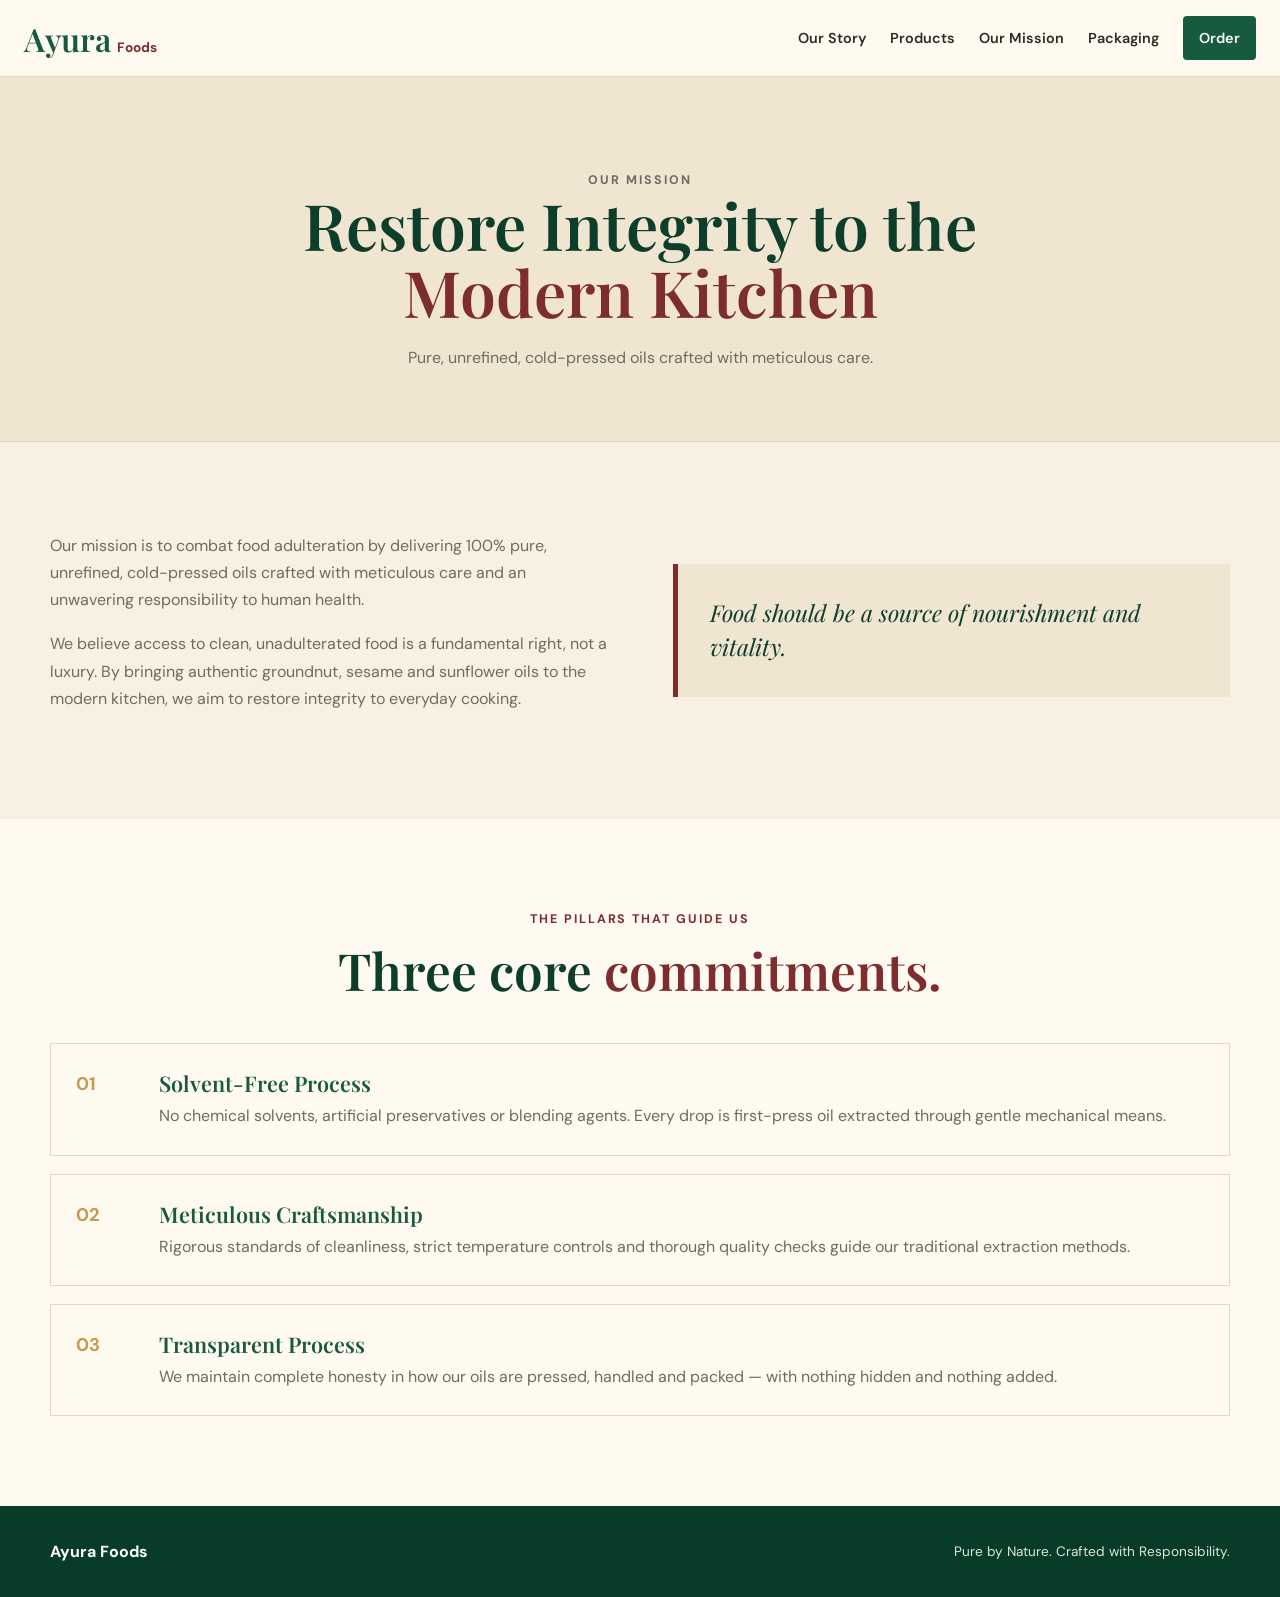
==== mission.html @ feb67acb "Create mission.html for Ayura Foods This HTML file outlines the mission of Ayura Foods, emphasizing " ====
<!doctype html><html lang="en"><head><meta charset="utf-8"><meta name="viewport" content="width=device-width,initial-scale=1"><title>Our Mission | Ayura Foods</title><link rel="stylesheet" href="style.css"></head><body>
<header class="header"><div class="header-inner"><a class="logo" href="index.html">Ayura <small>Foods</small></a><nav class="nav"><a href="story.html">Our Story</a><a href="products.html">Products</a><a href="mission.html">Our Mission</a><a href="packaging.html">Packaging</a><a class="cta" href="order.html">Order</a></nav></div></header>
<section class="page-hero"><div class="container"><p class="eyebrow">OUR MISSION</p><h1>Restore Integrity to the <span>Modern Kitchen</span></h1><p>Pure, unrefined, cold-pressed oils crafted with meticulous care.</p></div></section>
<main><section class="section"><div class="container two-col"><div class="content"><p>Our mission is to combat food adulteration by delivering 100% pure, unrefined, cold-pressed oils crafted with meticulous care and an unwavering responsibility to human health.</p><p>We believe access to clean, unadulterated food is a fundamental right, not a luxury. By bringing authentic groundnut, sesame and sunflower oils to the modern kitchen, we aim to restore integrity to everyday cooking.</p></div><div class="quote">Food should be a source of nourishment and vitality.</div></div></section>
<section class="section alt"><div class="container"><div class="section-title"><p class="eyebrow">THE PILLARS THAT GUIDE US</p><h2>Three core <span>commitments.</span></h2></div><div class="pillars">
<div class="pillar"><strong>01</strong><div><h3>Solvent-Free Process</h3><p>No chemical solvents, artificial preservatives or blending agents. Every drop is first-press oil extracted through gentle mechanical means.</p></div></div>
<div class="pillar"><strong>02</strong><div><h3>Meticulous Craftsmanship</h3><p>Rigorous standards of cleanliness, strict temperature controls and thorough quality checks guide our traditional extraction methods.</p></div></div>
<div class="pillar"><strong>03</strong><div><h3>Transparent Process</h3><p>We maintain complete honesty in how our oils are pressed, handled and packed — with nothing hidden and nothing added.</p></div></div>
</div></div></section></main>
<footer class="footer"><div class="footer-inner"><strong>Ayura Foods</strong><p>Pure by Nature. Crafted with Responsibility.</p></div></footer></body></html>
---- style.css ----
@import url('https://fonts.googleapis.com/css2?family=DM+Sans:wght@400;500;600;700&family=Playfair+Display:ital,wght@500;600;700&display=swap');

:root{
  --green:#185a3d; --deep:#0d3e2a; --maroon:#7d2d2d; --cream:#f8f0e2;
  --paper:#fffaf0; --gold:#c49a54; --text:#292b26; --muted:#6d6c62;
  --line:#e3d7c3; --max:1180px; --shadow:0 18px 50px rgba(70,50,25,.10);
}
*{box-sizing:border-box}
html{scroll-behavior:smooth}
body{margin:0;background:var(--cream);color:var(--text);font-family:"DM Sans",Arial,sans-serif;line-height:1.7}
a{color:inherit;text-decoration:none}
img{max-width:100%;display:block}
.container{width:min(var(--max),calc(100% - 48px));margin:0 auto}

.header{position:sticky;top:0;z-index:50;background:rgba(255,250,240,.96);border-bottom:1px solid var(--line);backdrop-filter:blur(12px)}
.header-inner{width:min(1280px,calc(100% - 48px));margin:auto;min-height:76px;display:flex;align-items:center;justify-content:space-between;gap:30px}
.logo{display:flex;align-items:baseline;gap:6px;color:var(--green);font:600 2rem "Playfair Display",serif}
.logo small{font:700 .85rem "DM Sans";color:var(--maroon)}
.nav{display:flex;align-items:center;gap:24px;font-size:.9rem;font-weight:600}
.nav a:hover{color:var(--maroon)}
.nav .cta{background:var(--green);color:#fff;padding:10px 16px;border-radius:4px}

.hero{background:linear-gradient(135deg,#f7ead5,#fffaf0 60%,#eee1c8);padding:100px 0}
.hero-inner{width:min(var(--max),calc(100% - 48px));margin:auto;display:grid;grid-template-columns:1.1fr .9fr;gap:70px;align-items:center}
.eyebrow{margin:0 0 12px;color:var(--maroon);font-size:.78rem;font-weight:700;letter-spacing:.16em}
.hero h1{margin:0;color:var(--deep);font:600 clamp(3.3rem,6vw,5.8rem)/1.02 "Playfair Display",serif}
.hero h1 em{color:var(--maroon)}
.hero p.lead{max-width:650px;color:var(--muted);font-size:1.08rem;margin:25px 0}
.actions{display:flex;gap:12px;flex-wrap:wrap}
.btn{display:inline-flex;align-items:center;justify-content:center;padding:13px 21px;border-radius:4px;font-weight:700}
.btn.green{background:var(--green);color:#fff}.btn.outline{border:1px solid var(--green);color:var(--green)}
.hero-art{min-height:430px;background:radial-gradient(circle at center,#fffdf7 0 35%,transparent 36%),#efe3cb;display:flex;align-items:center;justify-content:center;border:1px solid var(--line);position:relative}
.hero-art img{width:75%;height:410px;object-fit:contain;filter:drop-shadow(14px 20px 15px rgba(40,30,15,.16))}
.hero-tag{position:absolute;bottom:25px;right:25px;background:var(--green);color:#fff;padding:9px 14px;font-size:.75rem;font-weight:700;letter-spacing:.08em}

.page-hero{padding:75px 0 70px;background:#f0e5d1;border-bottom:1px solid var(--line)}
.page-hero .container{max-width:900px;text-align:center}
.page-hero h1{margin:0;color:var(--deep);font:600 clamp(2.8rem,5vw,4.7rem)/1.05 "Playfair Display",serif}
.page-hero h1 span{color:var(--maroon)}
.page-hero p{max-width:720px;margin:18px auto 0;color:var(--muted)}

.section{padding:90px 0}
.section.alt{background:var(--paper)}
.section-title{max-width:780px;margin:0 auto 45px;text-align:center}
.section-title h2{margin:0;color:var(--deep);font:600 clamp(2.3rem,4vw,3.8rem)/1.1 "Playfair Display",serif}
.section-title h2 span{color:var(--maroon)}
.section-title p:last-child{color:var(--muted)}

.two-col{display:grid;grid-template-columns:1fr 1fr;gap:65px;align-items:center}
.content h2{margin:0 0 18px;color:var(--deep);font:600 2.8rem/1.1 "Playfair Display",serif}
.content h2 span{color:var(--maroon)}
.content p{color:var(--muted);margin:0 0 17px}
.quote{padding:32px;border-left:5px solid var(--maroon);background:#f0e5d1;color:var(--deep);font:italic 1.45rem/1.5 "Playfair Display",serif}
.visual-card{background:#eee2cc;border:1px solid var(--line);min-height:420px;display:flex;align-items:center;justify-content:center;box-shadow:var(--shadow)}
.visual-card img{height:400px;object-fit:contain}

.cards{display:grid;grid-template-columns:repeat(3,1fr);gap:24px}
.card{background:var(--paper);border:1px solid var(--line);padding:30px;box-shadow:var(--shadow)}
.card .num{color:var(--gold);font-weight:700}
.card h3{margin:12px 0 8px;color:var(--green);font:600 1.45rem "Playfair Display",serif}
.card p{margin:0;color:var(--muted)}

.product-grid{display:grid;grid-template-columns:repeat(3,1fr);gap:25px}
.product{background:var(--paper);border:1px solid var(--line);box-shadow:var(--shadow);overflow:hidden}
.product-image{height:420px;background:#eee3cf}
.product-image img{width:100%;height:100%;object-fit:cover}
.product-body{padding:24px}
.product-body .type{margin:0;color:var(--maroon);font-size:.72rem;font-weight:700;letter-spacing:.12em}
.product-body h2{margin:4px 0;color:var(--green);font:600 2rem "Playfair Display",serif}
.product-body p{color:var(--muted)}
.product-body .btn{margin-top:8px}

.pillars{display:grid;gap:18px}
.pillar{display:grid;grid-template-columns:65px 1fr;gap:18px;padding:25px;background:var(--paper);border:1px solid var(--line)}
.pillar strong{color:var(--gold);font-size:1.15rem}
.pillar h3{margin:0 0 5px;color:var(--green);font:600 1.35rem "Playfair Display",serif}
.pillar p{margin:0;color:var(--muted)}

.packaging-grid{display:grid;grid-template-columns:.9fr 1.1fr;gap:65px;align-items:center}
.packaging-art{background:#eee2cb;padding:25px;display:flex;justify-content:center}
.packaging-art img{width:90%;height:500px;object-fit:cover}

.order{padding:90px 0;background:var(--green);color:#fff}
.order-inner{display:grid;grid-template-columns:1fr 300px;gap:70px;align-items:center}
.order h1{margin:0;color:#fff;font:600 clamp(2.8rem,5vw,4.6rem) "Playfair Display",serif}
.order p{color:#d9e4dc;max-width:650px}
.order .eyebrow{color:#e0c37e}
.qr{background:#fff;padding:18px}.qr img{width:100%}.qr p{color:var(--maroon);text-align:center;font-size:.72rem;font-weight:700}

.footer{background:#083b28;color:#fff;padding:32px 0}
.footer-inner{width:min(var(--max),calc(100% - 48px));margin:auto;display:flex;justify-content:space-between;gap:20px;align-items:center}
.footer p{margin:0;font-size:.85rem;color:#dce7df}

@media(max-width:900px){
  .nav a:not(.cta){display:none}
  .hero-inner,.two-col,.packaging-grid,.order-inner{grid-template-columns:1fr}
  .hero-art{min-height:380px}
  .cards,.product-grid{grid-template-columns:1fr;max-width:560px;margin:auto}
}
@media(max-width:600px){
  .container,.hero-inner,.header-inner,.footer-inner{width:min(100% - 32px,var(--max))}
  .hero{padding:65px 0}.section{padding:65px 0}
  .hero-art{min-height:330px}.hero-art img{height:310px}
  .visual-card{min-height:320px}.visual-card img{height:300px}
  .product-image{height:360px}
  .footer-inner{flex-direction:column;align-items:flex-start}
}
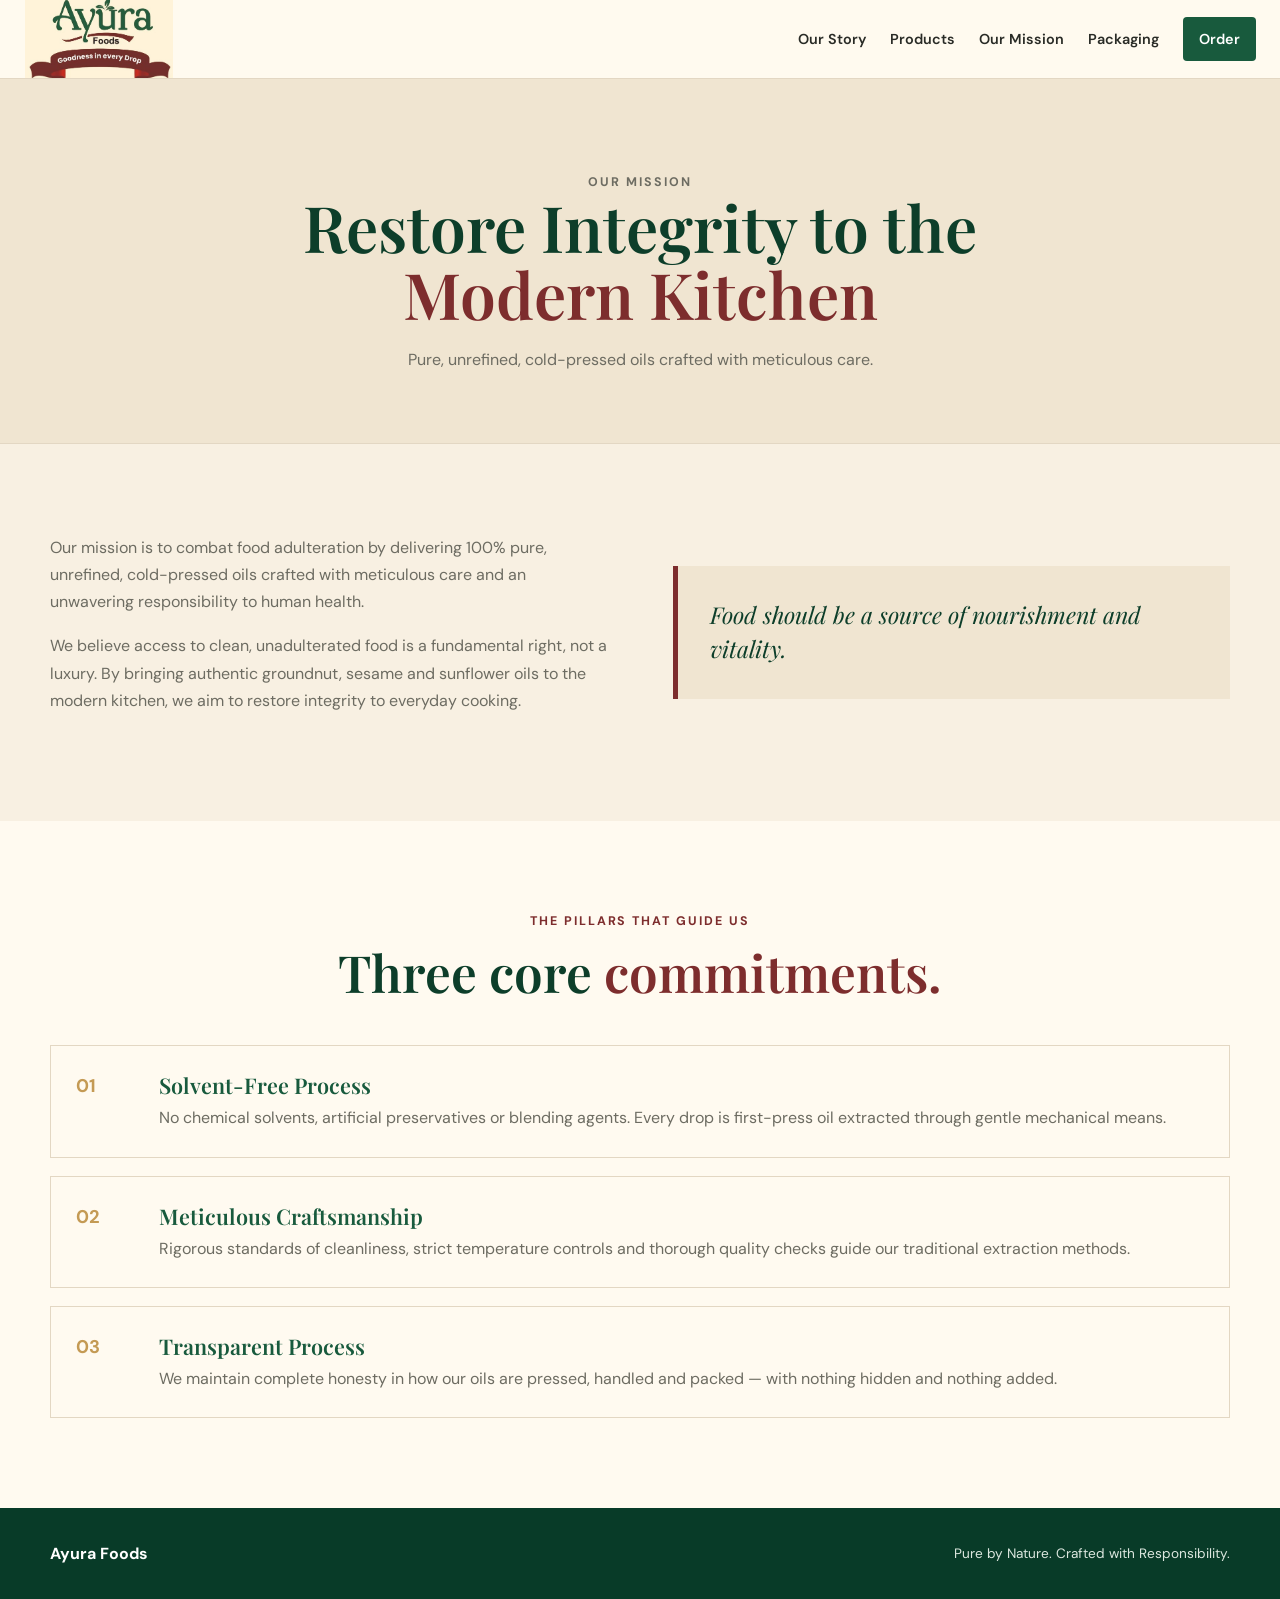
==== commit 4caf4b6b: "Updated the logo Updated the logo" ====
--- a/mission.html
+++ b/mission.html
@@ -1,5 +1,5 @@
 <!doctype html><html lang="en"><head><meta charset="utf-8"><meta name="viewport" content="width=device-width,initial-scale=1"><title>Our Mission | Ayura Foods</title><link rel="stylesheet" href="style.css"></head><body>
-<header class="header"><div class="header-inner"><a class="logo" href="index.html">Ayura <small>Foods</small></a><nav class="nav"><a href="story.html">Our Story</a><a href="products.html">Products</a><a href="mission.html">Our Mission</a><a href="packaging.html">Packaging</a><a class="cta" href="order.html">Order</a></nav></div></header>
+<header class="header"><div class="header-inner"><a class="logo" href="index.html" aria-label="Ayura Foods home"><img src="assets/logo.png" alt="Ayura Foods"></a><nav class="nav"><a href="story.html">Our Story</a><a href="products.html">Products</a><a href="mission.html">Our Mission</a><a href="packaging.html">Packaging</a><a class="cta" href="order.html">Order</a></nav></div></header>
 <section class="page-hero"><div class="container"><p class="eyebrow">OUR MISSION</p><h1>Restore Integrity to the <span>Modern Kitchen</span></h1><p>Pure, unrefined, cold-pressed oils crafted with meticulous care.</p></div></section>
 <main><section class="section"><div class="container two-col"><div class="content"><p>Our mission is to combat food adulteration by delivering 100% pure, unrefined, cold-pressed oils crafted with meticulous care and an unwavering responsibility to human health.</p><p>We believe access to clean, unadulterated food is a fundamental right, not a luxury. By bringing authentic groundnut, sesame and sunflower oils to the modern kitchen, we aim to restore integrity to everyday cooking.</p></div><div class="quote">Food should be a source of nourishment and vitality.</div></div></section>
 <section class="section alt"><div class="container"><div class="section-title"><p class="eyebrow">THE PILLARS THAT GUIDE US</p><h2>Three core <span>commitments.</span></h2></div><div class="pillars">
@@ -7,4 +7,4 @@
 <div class="pillar"><strong>02</strong><div><h3>Meticulous Craftsmanship</h3><p>Rigorous standards of cleanliness, strict temperature controls and thorough quality checks guide our traditional extraction methods.</p></div></div>
 <div class="pillar"><strong>03</strong><div><h3>Transparent Process</h3><p>We maintain complete honesty in how our oils are pressed, handled and packed — with nothing hidden and nothing added.</p></div></div>
 </div></div></section></main>
-<footer class="footer"><div class="footer-inner"><strong>Ayura Foods</strong><p>Pure by Nature. Crafted with Responsibility.</p></div></footer></body></html>
+<footer class="footer"><div class="footer-inner"><strong>Ayura Foods</strong><p>Pure by Nature. Crafted with Responsibility.</p></div></footer></body></html>
--- a/style.css
+++ b/style.css
@@ -15,8 +15,8 @@
 
 .header{position:sticky;top:0;z-index:50;background:rgba(255,250,240,.96);border-bottom:1px solid var(--line);backdrop-filter:blur(12px)}
 .header-inner{width:min(1280px,calc(100% - 48px));margin:auto;min-height:76px;display:flex;align-items:center;justify-content:space-between;gap:30px}
-.logo{display:flex;align-items:baseline;gap:6px;color:var(--green);font:600 2rem "Playfair Display",serif}
-.logo small{font:700 .85rem "DM Sans";color:var(--maroon)}
+.logo{display:flex;align-items:center;width:150px;height:78px;overflow:hidden}
+.logo img{display:block;width:150px;height:92px;object-fit:contain;object-position:center}
 .nav{display:flex;align-items:center;gap:24px;font-size:.9rem;font-weight:600}
 .nav a:hover{color:var(--maroon)}
 .nav .cta{background:var(--green);color:#fff;padding:10px 16px;border-radius:4px}
